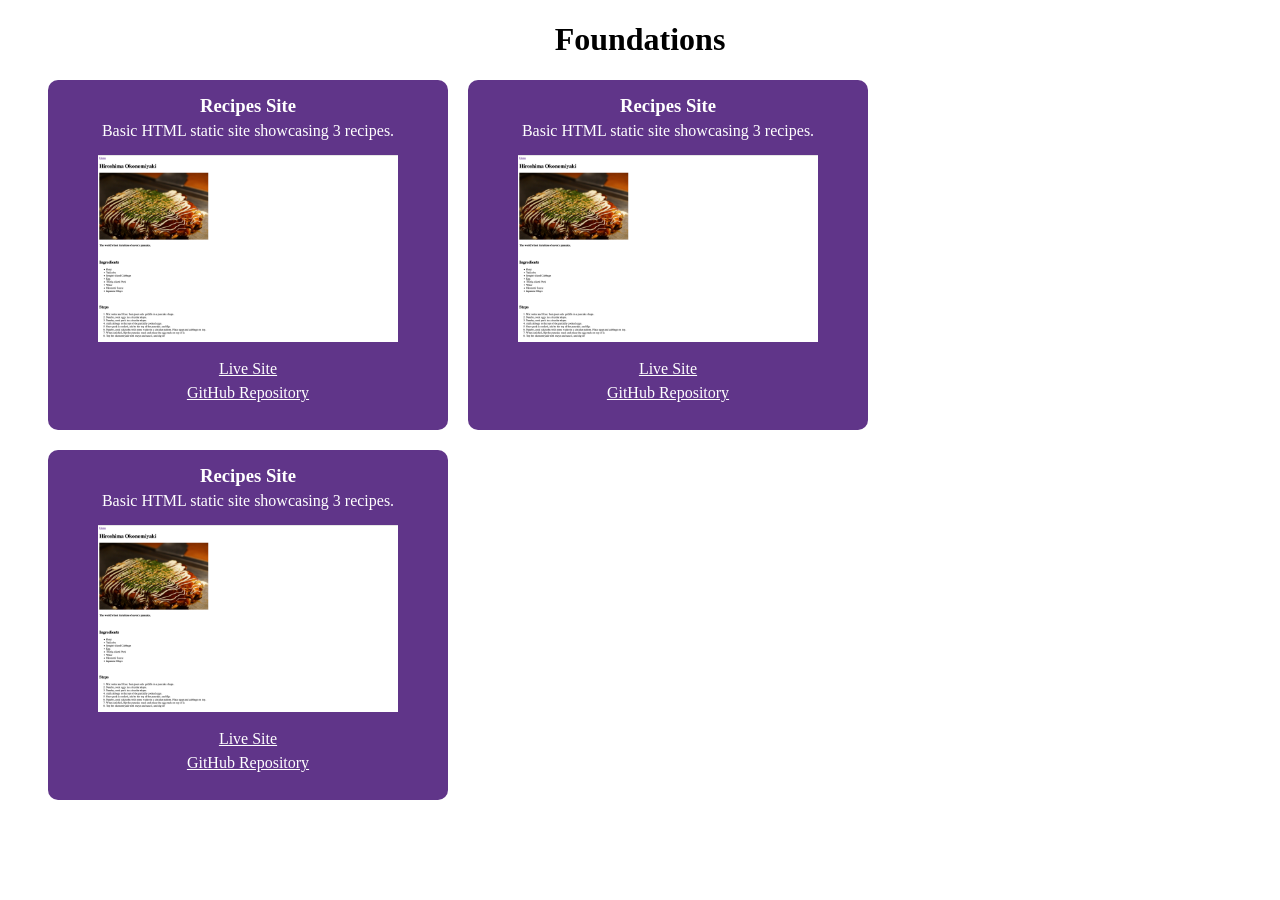
==== index.html @ 0281f51f "Added card rendering based on hashes. Will add different projects to the cards in projects.js." ====
<!doctype html>
<html lang="en">
  <head>
    <meta charset="UTF-8" />
    <meta name="viewport" content="width=device-width, initial-scale=1.0" />
    <title>TOP Project Showcase</title>
    <link rel="stylesheet" href="styles.css" />
  </head>
  <body>
    <h1>Foundations</h1>
    <div class="foundations-section">
      <ul id="foundations-list"></ul>
    </div>
    <script type="module" src="./render.js"></script>
  </body>
</html>
---- styles.css ----
body {
  text-align: center;
}

#foundations-list {
  display: flex;
  flex-wrap: wrap;
  gap: 20px;
}

.card {
  background-color: rgb(96, 53, 137);
  width: 400px;
  height: 350px;
  border-radius: 10px;
  display: flex;
  flex-direction: column;
  align-items: center;
  box-sizing: border-box;
  padding: 15px;
  color: white;
}

.card h3 {
  margin: 0;
}

.card p {
  margin-top: 5px;
  margin-bottom: 15px;
}

.card img {
  margin-bottom: 15px;
}

.card a {
  color: white;
  margin: 3px;
}
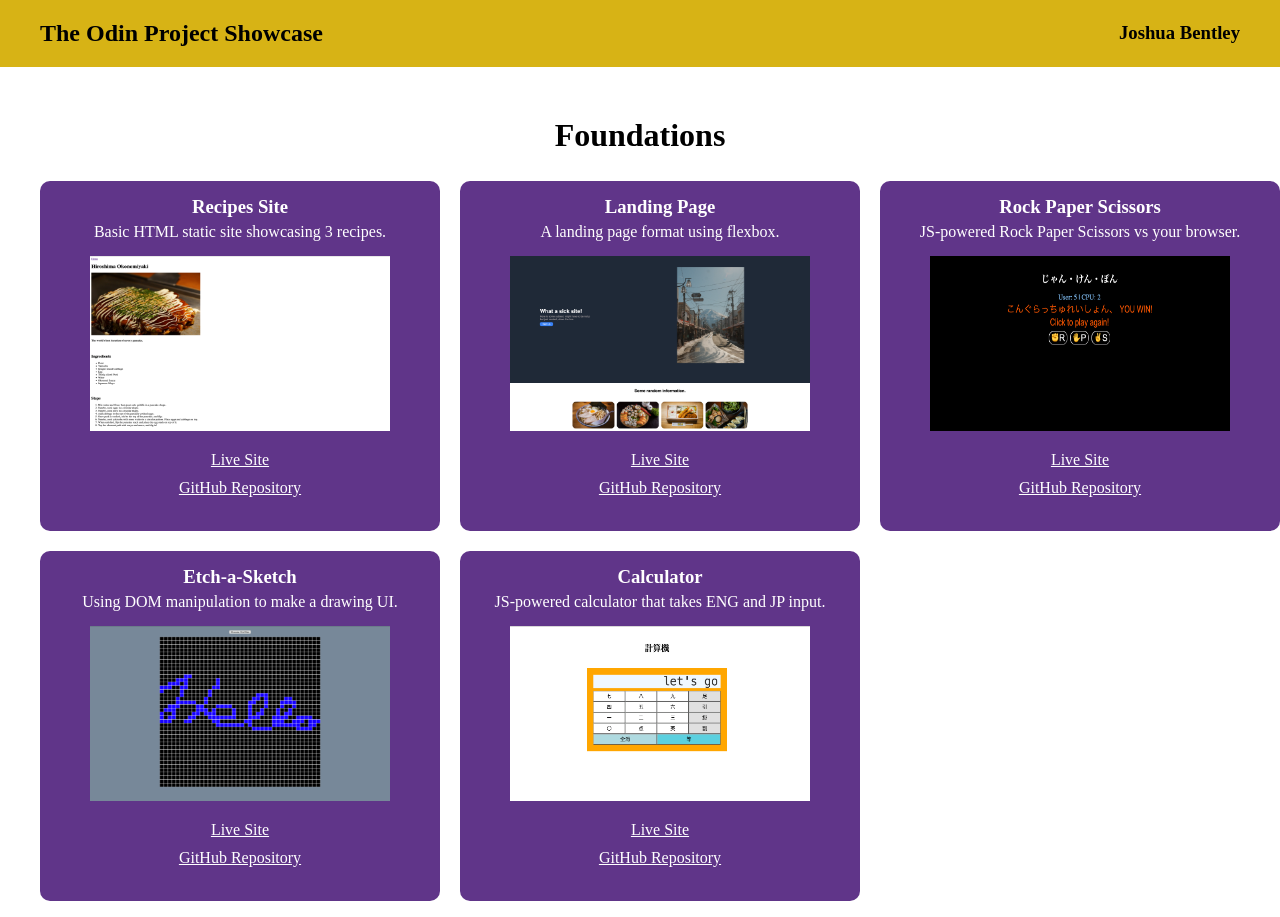
==== commit 69966852: "Added specific info, screenshots for each project. Also added more styling to index" ====
--- a/index.html
+++ b/index.html
@@ -7,10 +7,16 @@
     <link rel="stylesheet" href="styles.css" />
   </head>
   <body>
-    <h1>Foundations</h1>
-    <div class="foundations-section">
-      <ul id="foundations-list"></ul>
-    </div>
-    <script type="module" src="./render.js"></script>
+    <header>
+      <h2>The Odin Project Showcase</h2>
+      <h3>Joshua Bentley</h3>
+    </header>
+    <main>
+      <h1>Foundations</h1>
+      <div class="foundations-section">
+        <ul id="foundations-list"></ul>
+      </div>
+      <script type="module" src="./render.js"></script>
+    </main>
   </body>
 </html>
--- a/styles.css
+++ b/styles.css
@@ -1,10 +1,26 @@
 body {
   text-align: center;
+  margin: 0;
+}
+
+header {
+  background-color: rgb(215, 179, 21);
+  display: flex;
+  justify-content: space-between;
+  align-items: center;
+  box-sizing: border-box;
+  padding: 0 40px;
+  margin-bottom: 50px;
+}
+
+main h1 {
+  margin-bottom: 27px;
 }
 
 #foundations-list {
   display: flex;
   flex-wrap: wrap;
+
   gap: 20px;
 }
 
@@ -32,9 +48,11 @@
 
 .card img {
   margin-bottom: 15px;
+  width: 300px;
+  height: 175px;
 }
 
 .card a {
   color: white;
-  margin: 3px;
+  margin: 5px;
 }
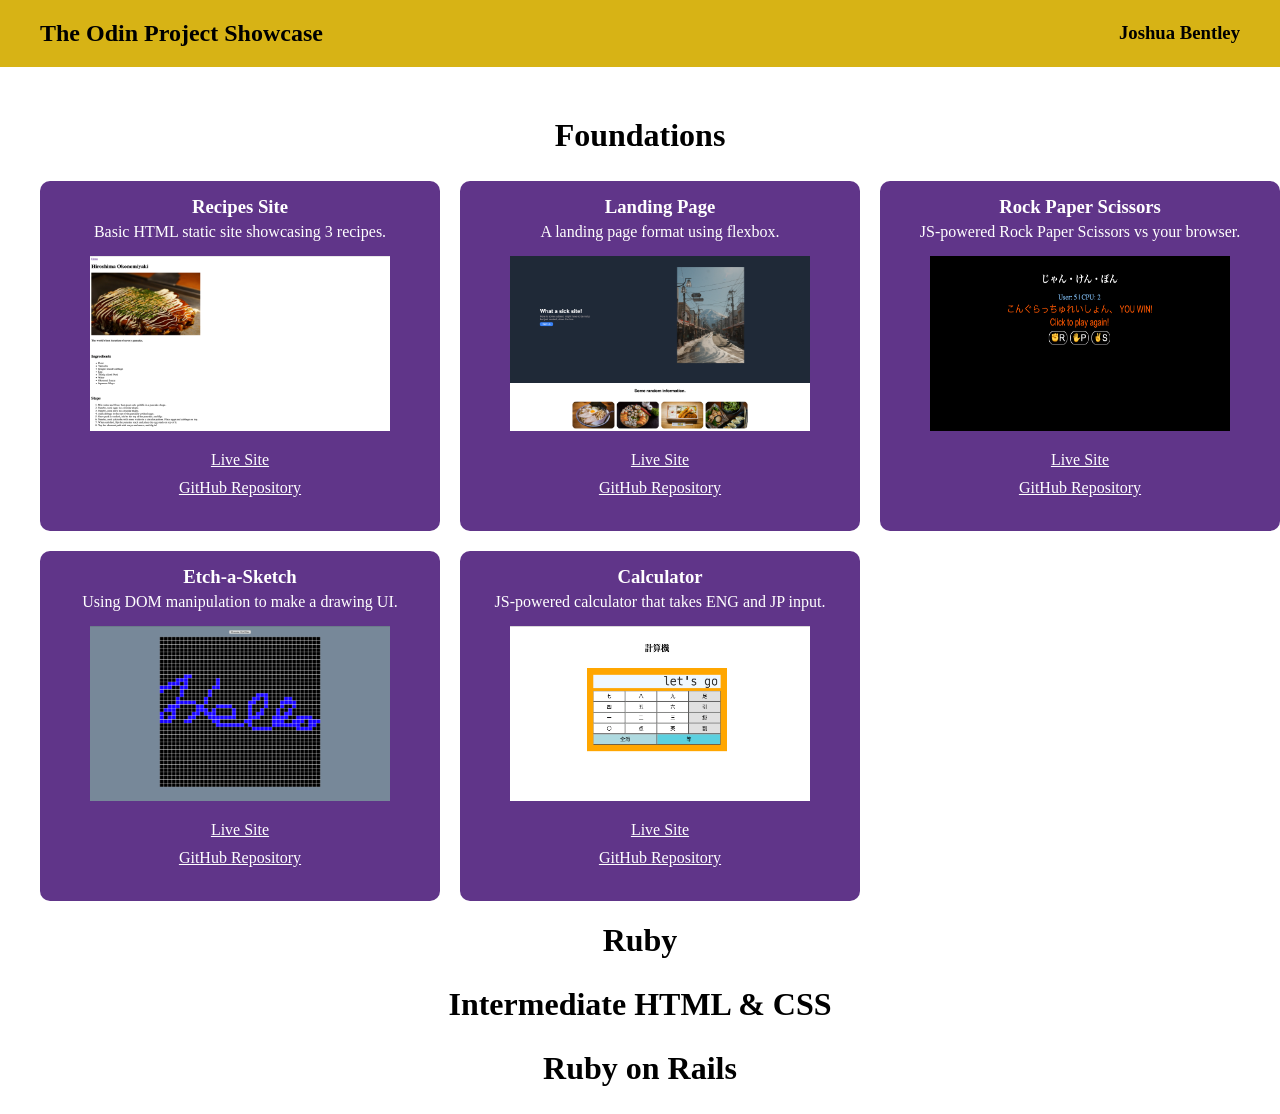
==== commit a80d05b9: "Added sections. Changed display for ruby projects. Projects that can't be hosted will have a link ca" ====
--- a/index.html
+++ b/index.html
@@ -17,6 +17,24 @@
         <ul id="foundations-list"></ul>
       </div>
       <script type="module" src="./render.js"></script>
+
+      <h1>Ruby</h1>
+      <div class="ruby-section">
+        <ul id="ruby-list"></ul>
+      </div>
+      <script type="module" src="./render.js"></script>
+
+      <h1>Intermediate HTML & CSS</h1>
+      <div class="intermediate-section">
+        <ul id="intermediate-list"></ul>
+      </div>
+      <script type="module" src="./render.js"></script>
+
+      <h1>Ruby on Rails</h1>
+      <div class="rails-section">
+        <ul id="rails-list"></ul>
+      </div>
+      <script type="module" src="./render.js"></script>
     </main>
   </body>
 </html>
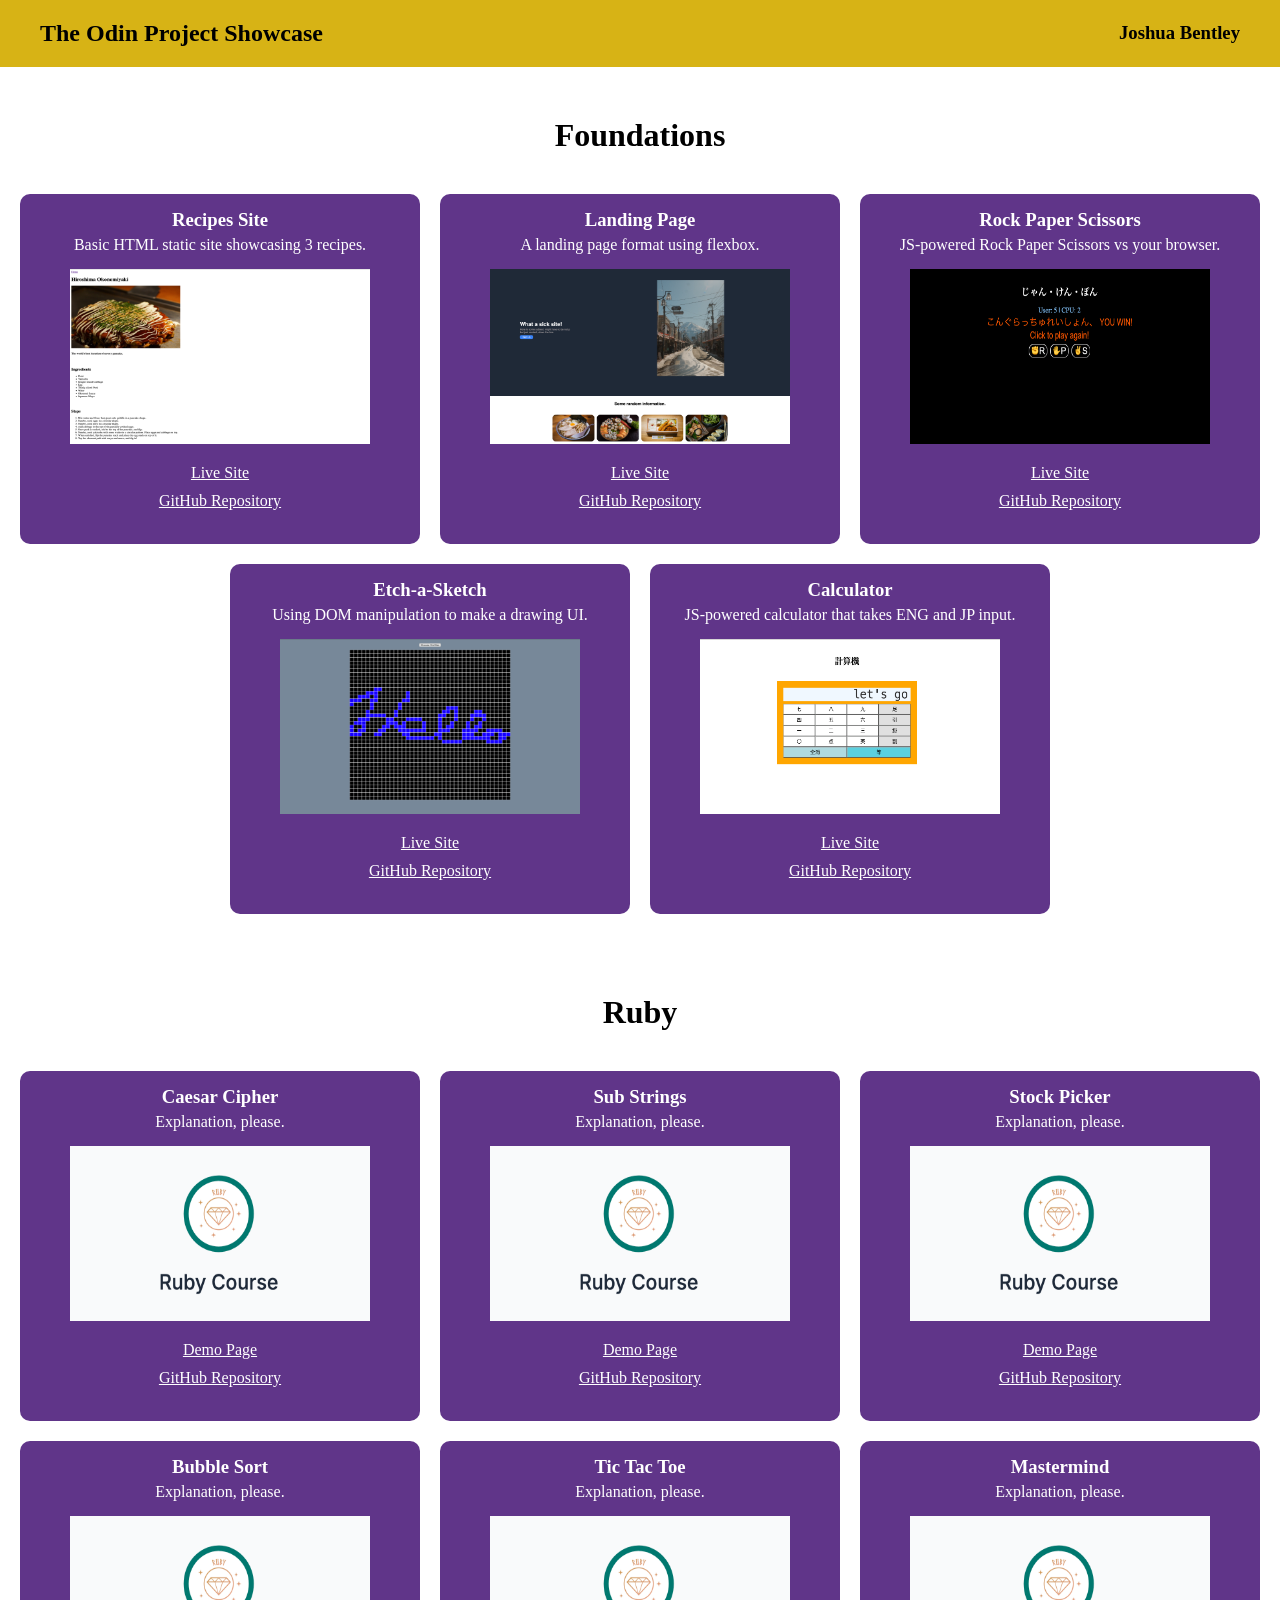
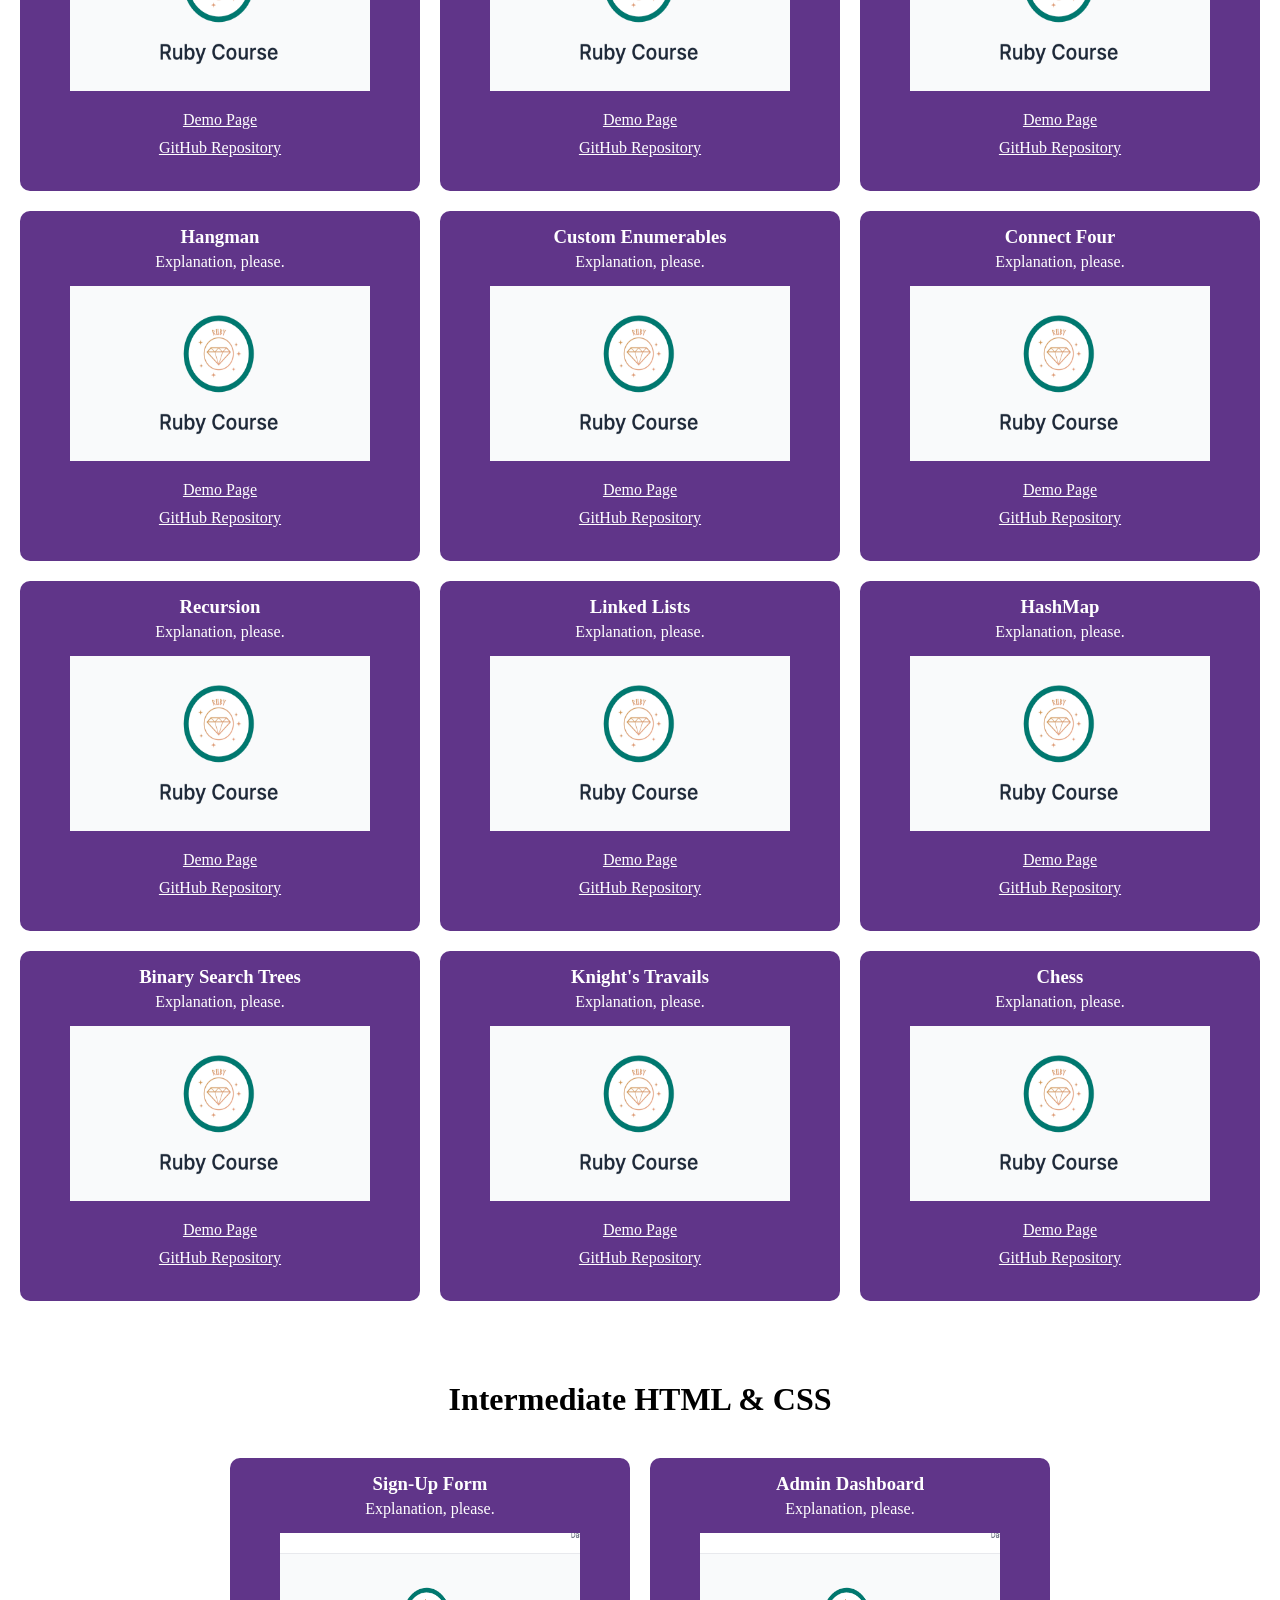
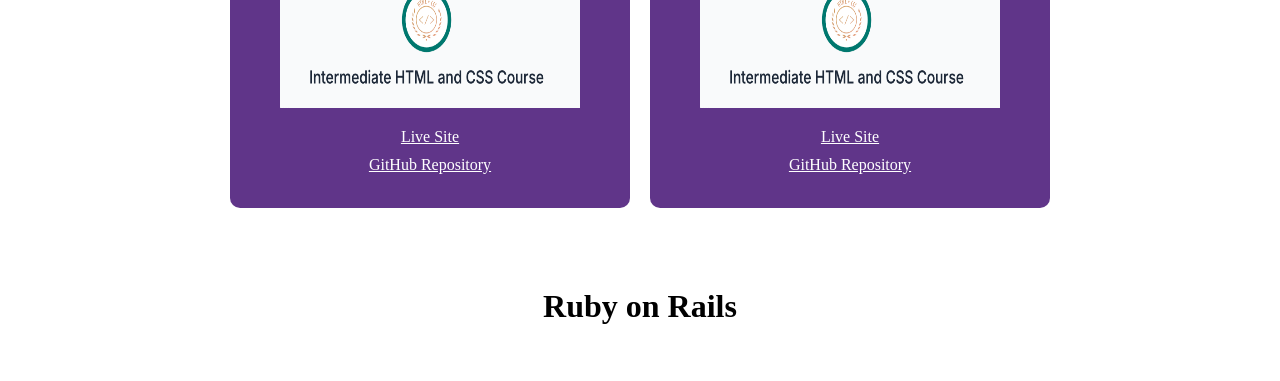
==== commit b4af07dd: "Changed home page layout & spacing. Implemented centering and margins." ====
--- a/index.html
+++ b/index.html
@@ -3,7 +3,7 @@
   <head>
     <meta charset="UTF-8" />
     <meta name="viewport" content="width=device-width, initial-scale=1.0" />
-    <title>TOP Project Showcase</title>
+    <title>TOP Showcase</title>
     <link rel="stylesheet" href="styles.css" />
   </head>
   <body>
@@ -12,7 +12,7 @@
       <h3>Joshua Bentley</h3>
     </header>
     <main>
-      <h1>Foundations</h1>
+      <h1 class="foundations-header">Foundations</h1>
       <div class="foundations-section">
         <ul id="foundations-list"></ul>
       </div>
--- a/styles.css
+++ b/styles.css
@@ -10,18 +10,24 @@
   align-items: center;
   box-sizing: border-box;
   padding: 0 40px;
-  margin-bottom: 50px;
+  margin-bottom: 0;
 }
 
 main h1 {
-  margin-bottom: 27px;
+  margin-top: 80px;
+  margin-bottom: 40px;
 }
 
-#foundations-list {
+.foundations-header {
+  margin-top: 50px;
+}
+
+[id$="-list"] {
   display: flex;
   flex-wrap: wrap;
-
+  justify-content: center;
   gap: 20px;
+  padding: 0; /* override default padding settings from ul */
 }
 
 .card {
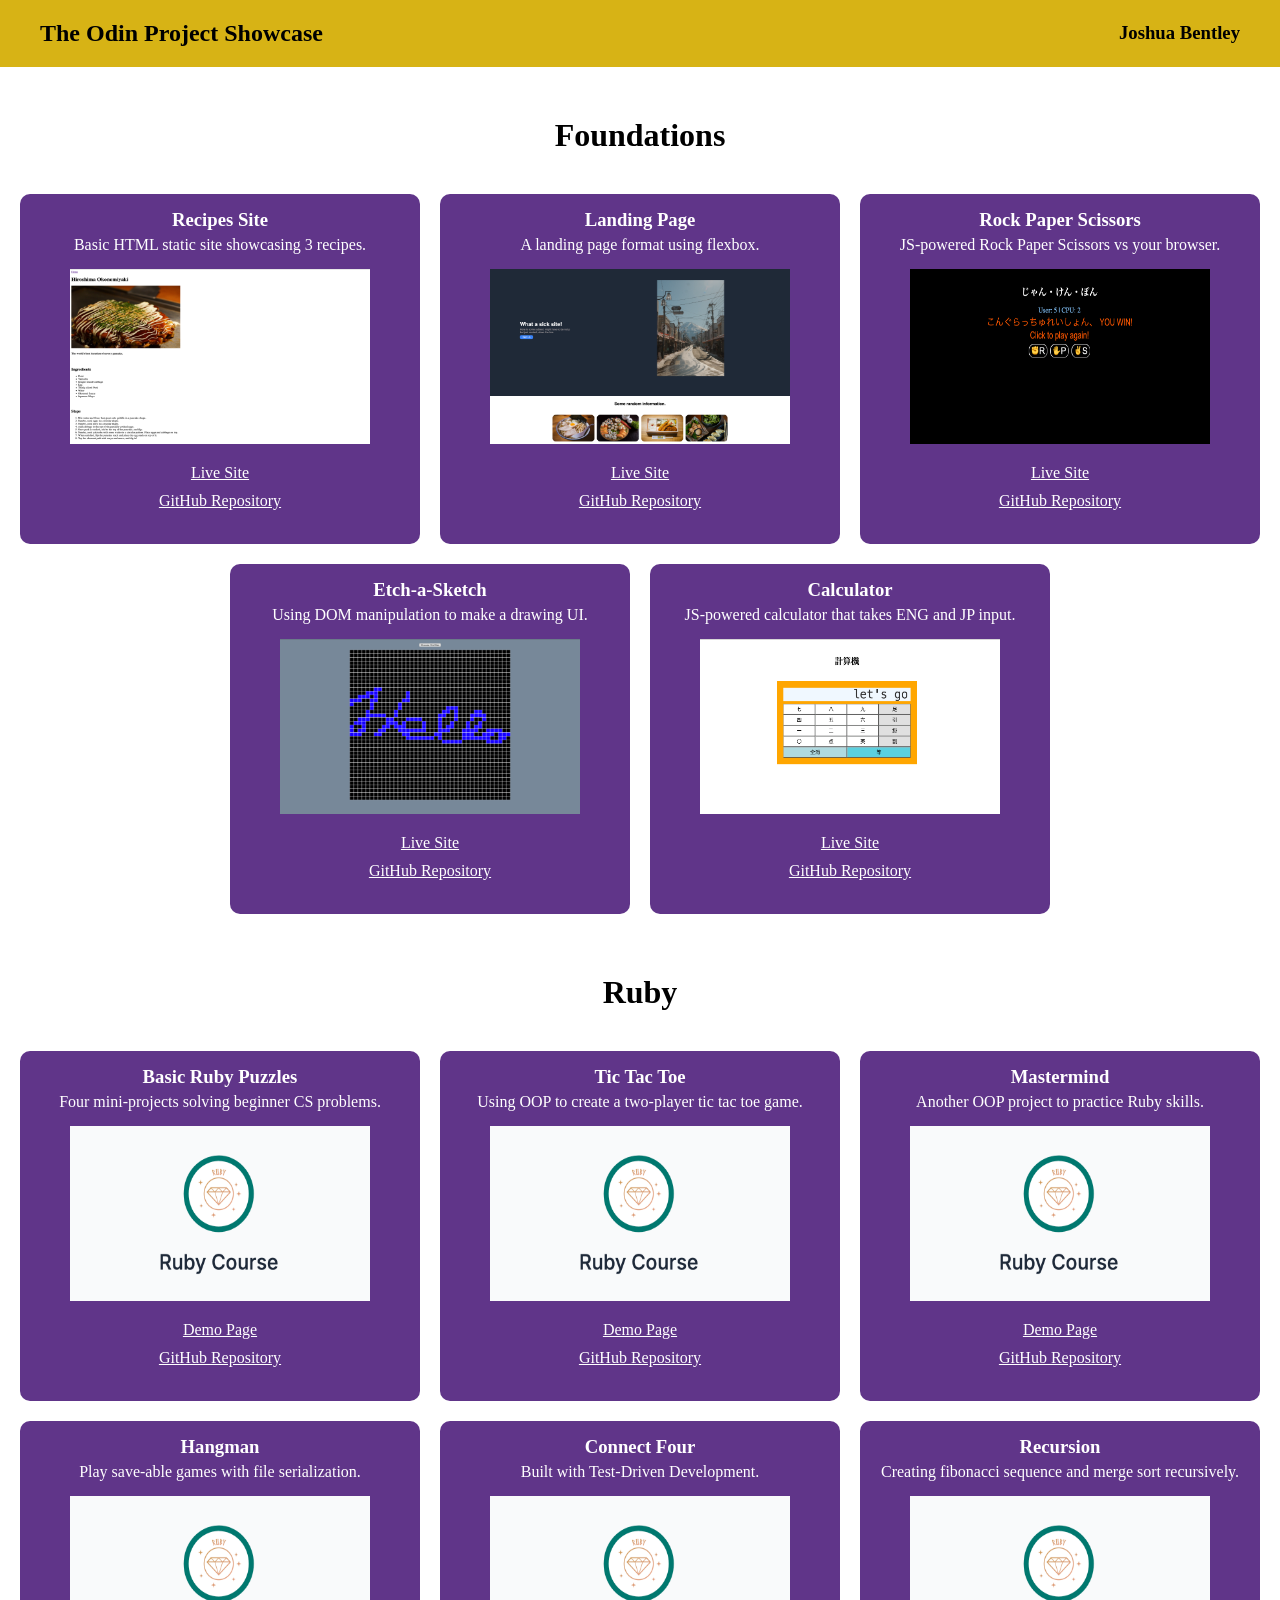
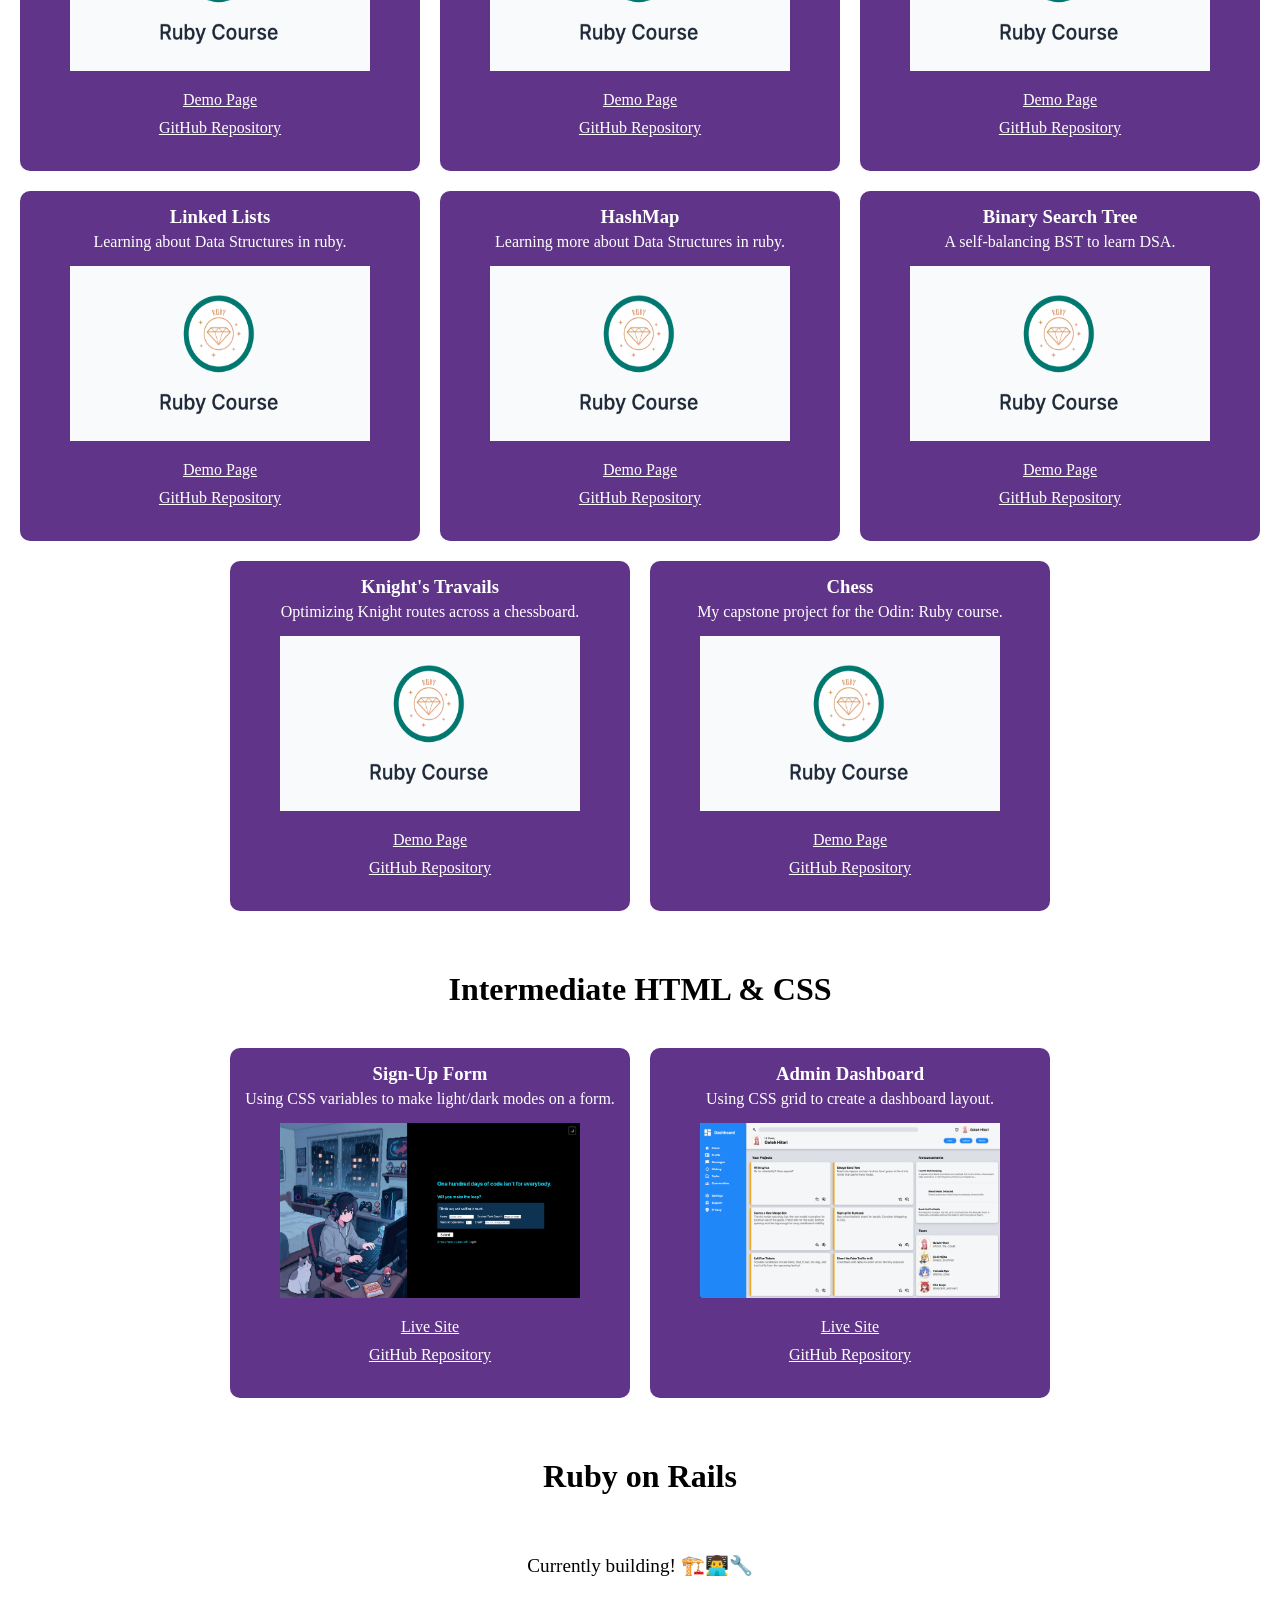
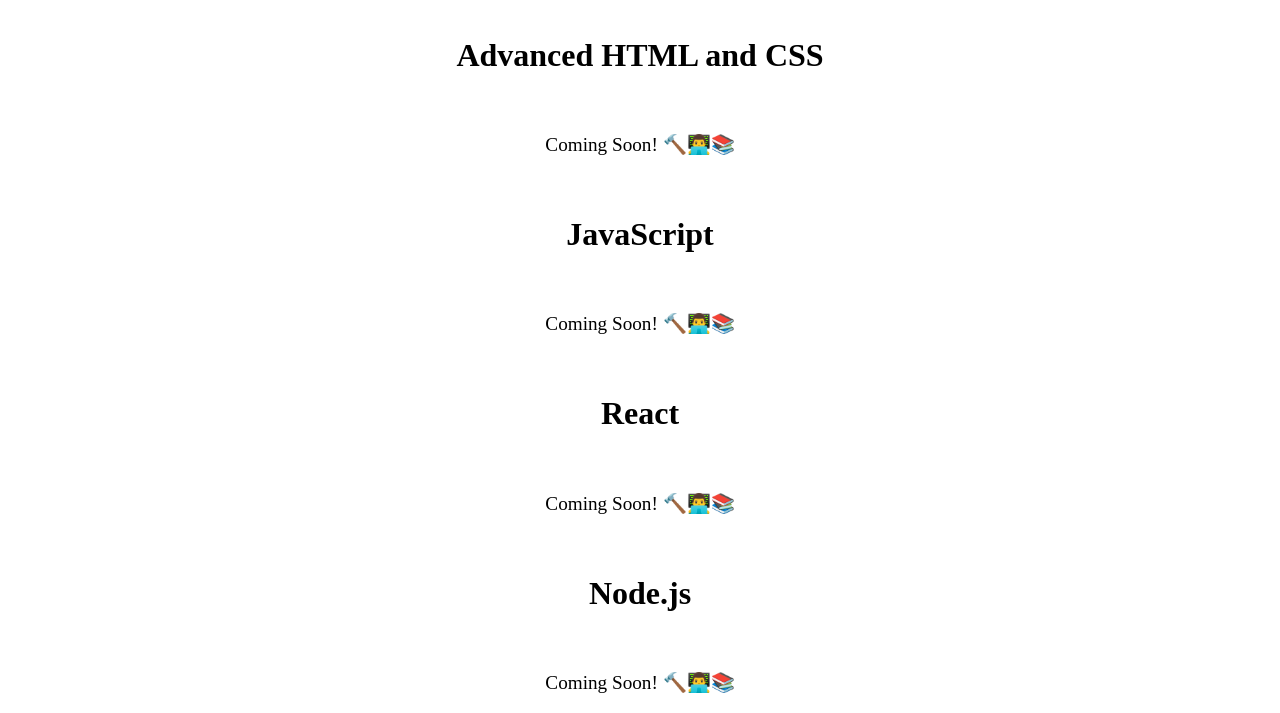
==== commit ead928be: "Added placeholder sections for future courses." ====
--- a/index.html
+++ b/index.html
@@ -5,6 +5,7 @@
     <meta name="viewport" content="width=device-width, initial-scale=1.0" />
     <title>TOP Showcase</title>
     <link rel="stylesheet" href="styles.css" />
+    <script type="module" src="./render.js"></script>
   </head>
   <body>
     <header>
@@ -16,25 +17,46 @@
       <div class="foundations-section">
         <ul id="foundations-list"></ul>
       </div>
-      <script type="module" src="./render.js"></script>
 
       <h1>Ruby</h1>
       <div class="ruby-section">
         <ul id="ruby-list"></ul>
       </div>
-      <script type="module" src="./render.js"></script>
 
       <h1>Intermediate HTML & CSS</h1>
       <div class="intermediate-section">
         <ul id="intermediate-list"></ul>
       </div>
-      <script type="module" src="./render.js"></script>
 
       <h1>Ruby on Rails</h1>
       <div class="rails-section">
         <ul id="rails-list"></ul>
       </div>
-      <script type="module" src="./render.js"></script>
+      <p style="font-size: larger">Currently building! 🏗️👨‍💻🔧</p>
+
+      <h1>Advanced HTML and CSS</h1>
+      <div class="advanced-section">
+        <ul id="advanced-list"></ul>
+      </div>
+      <p style="font-size: larger">Coming Soon! 🔨👨‍💻📚</p>
+
+      <h1>JavaScript</h1>
+      <div class="js-section">
+        <ul id="js-list"></ul>
+      </div>
+      <p style="font-size: larger">Coming Soon! 🔨👨‍💻📚</p>
+
+      <h1>React</h1>
+      <div class="react-section">
+        <ul id="react-list"></ul>
+      </div>
+      <p style="font-size: larger">Coming Soon! 🔨👨‍💻📚</p>
+
+      <h1>Node.js</h1>
+      <div class="node-section">
+        <ul id="node-list"></ul>
+      </div>
+      <p style="font-size: larger">Coming Soon! 🔨👨‍💻📚</p>
     </main>
   </body>
 </html>
--- a/styles.css
+++ b/styles.css
@@ -14,7 +14,7 @@
 }
 
 main h1 {
-  margin-top: 80px;
+  margin-top: 60px;
   margin-bottom: 40px;
 }
 
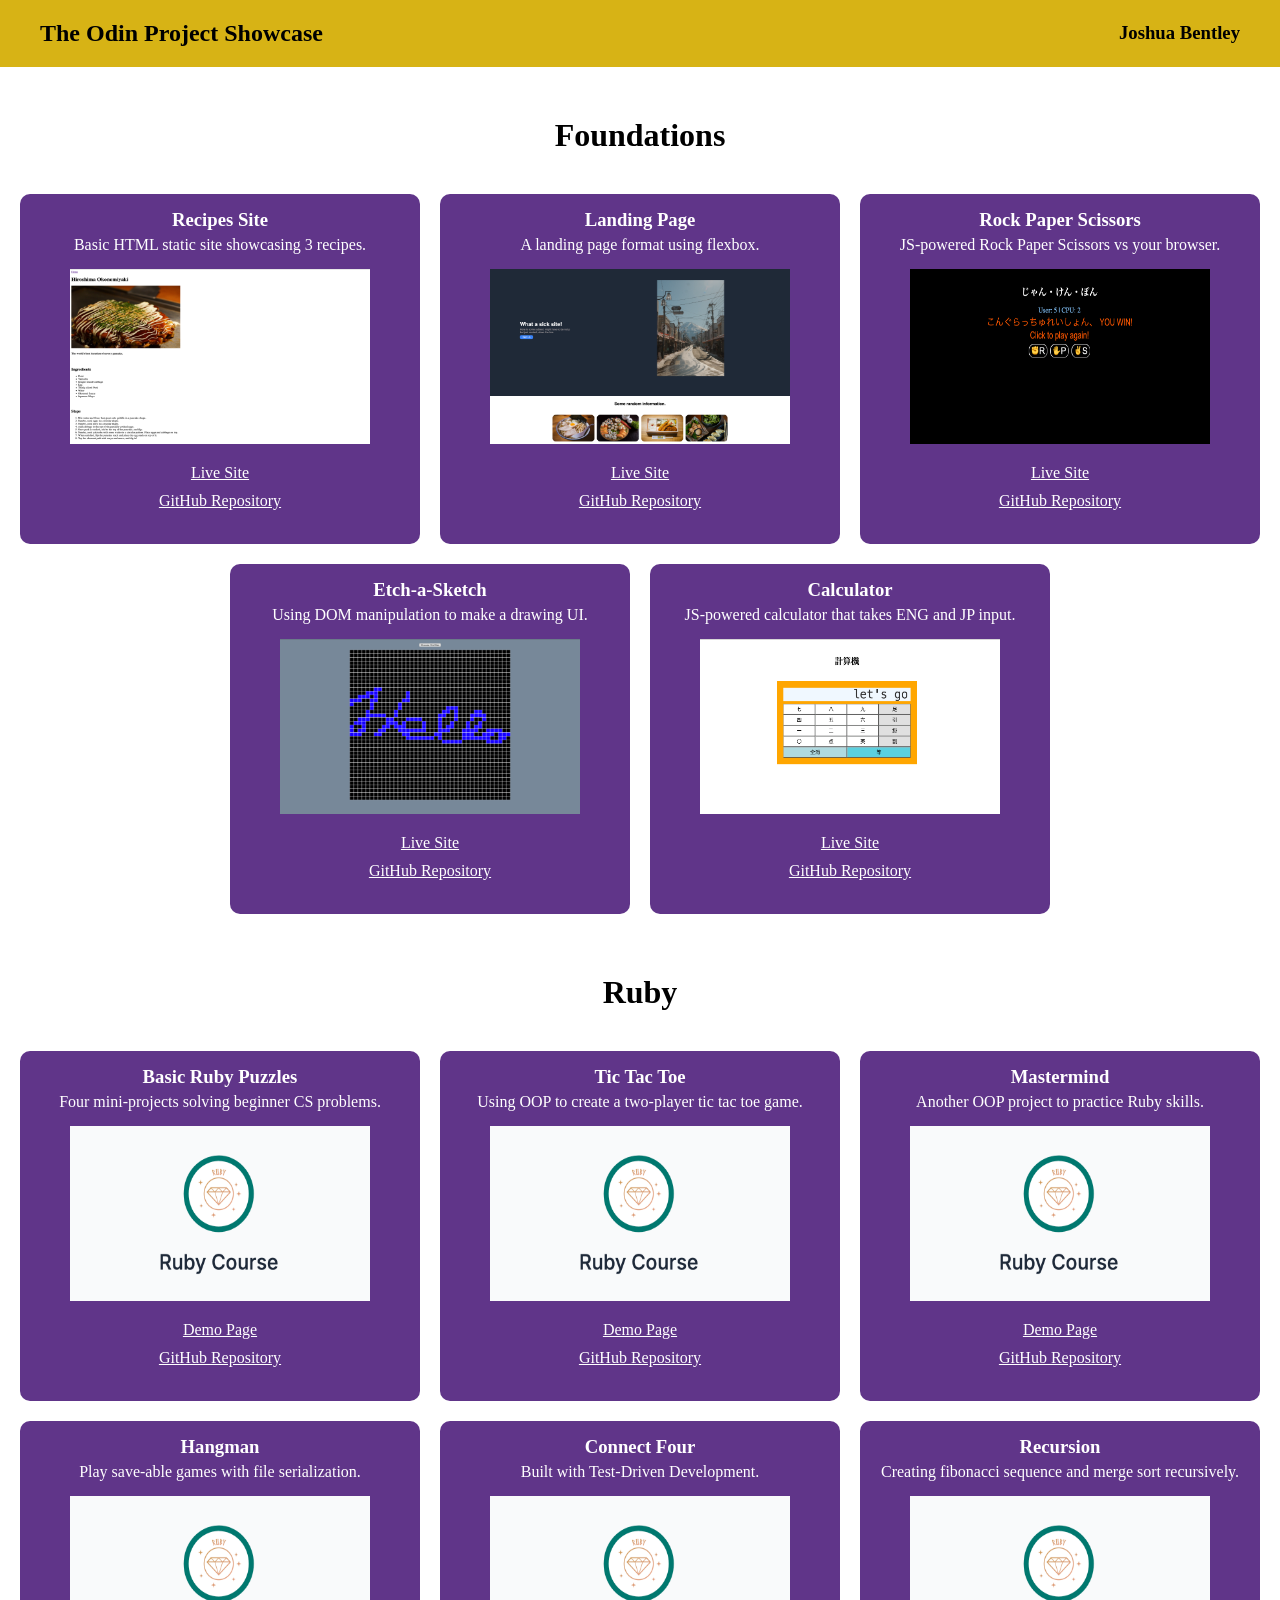
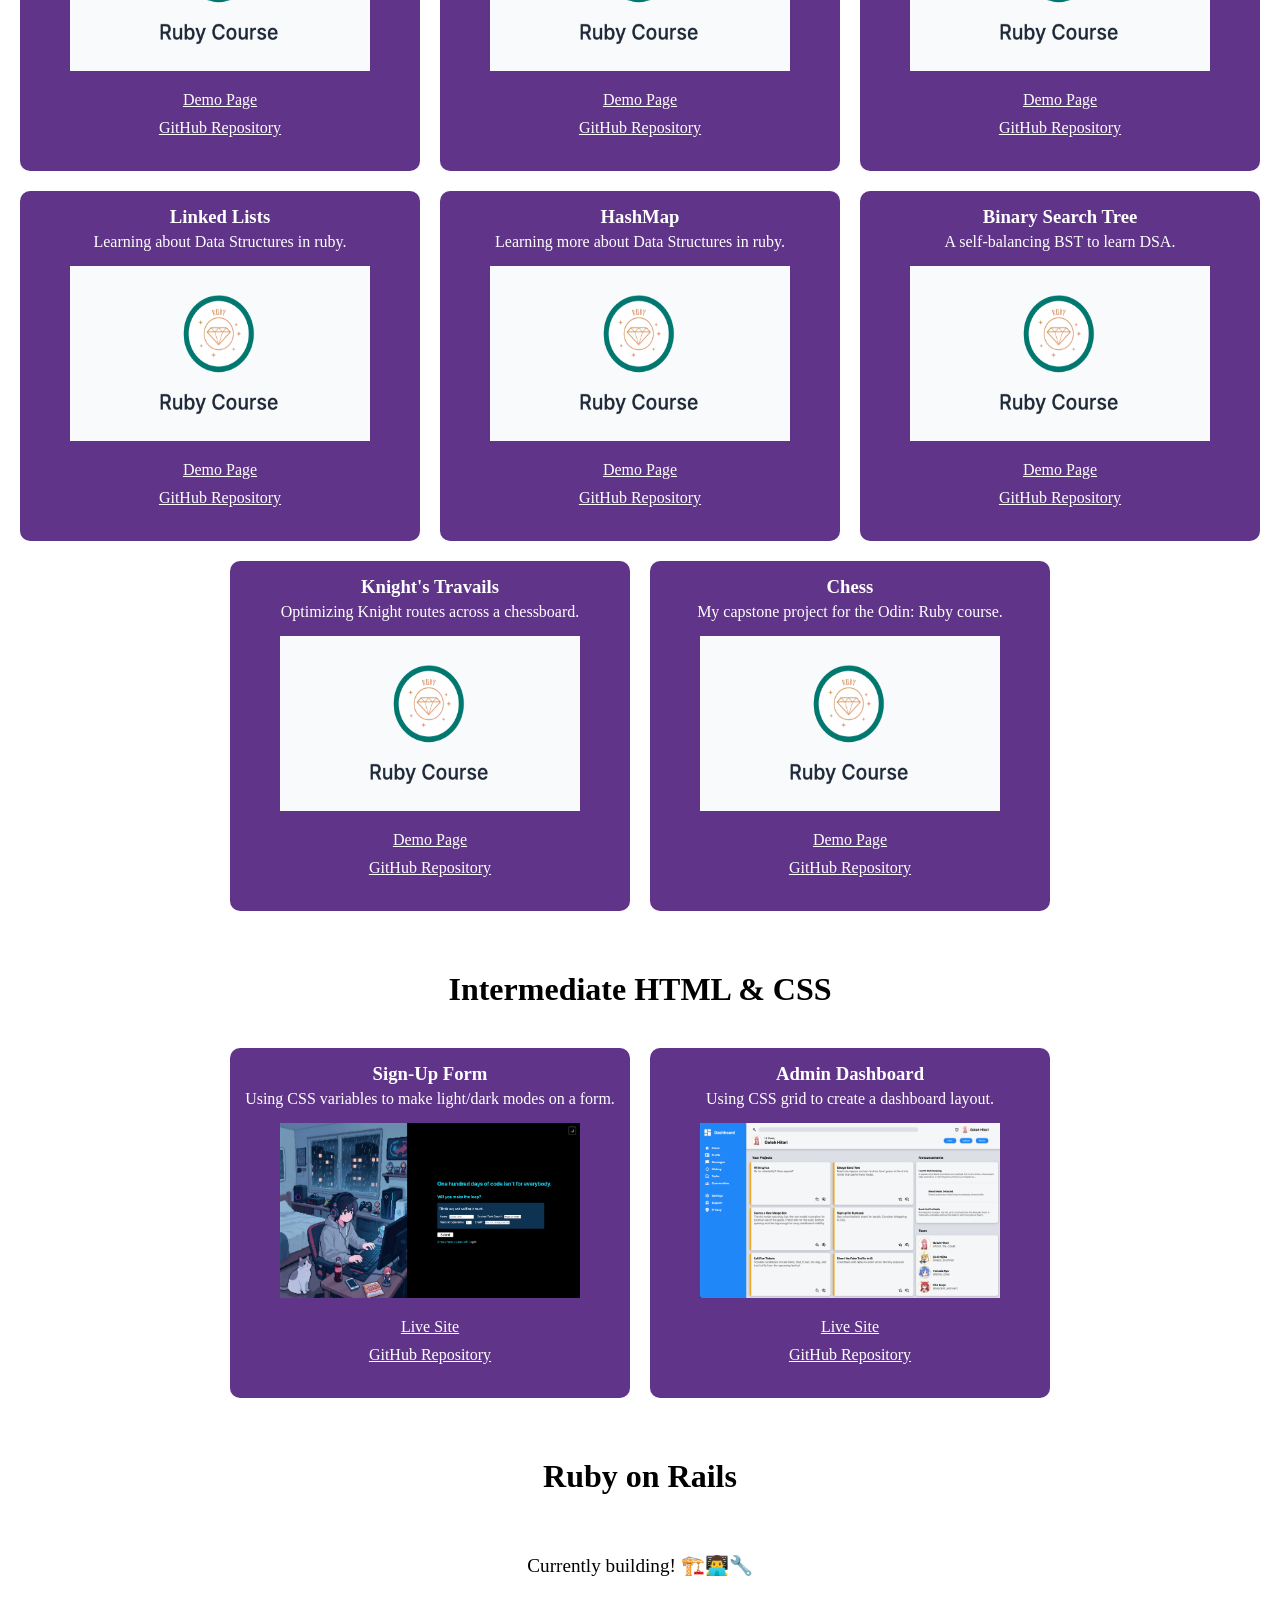
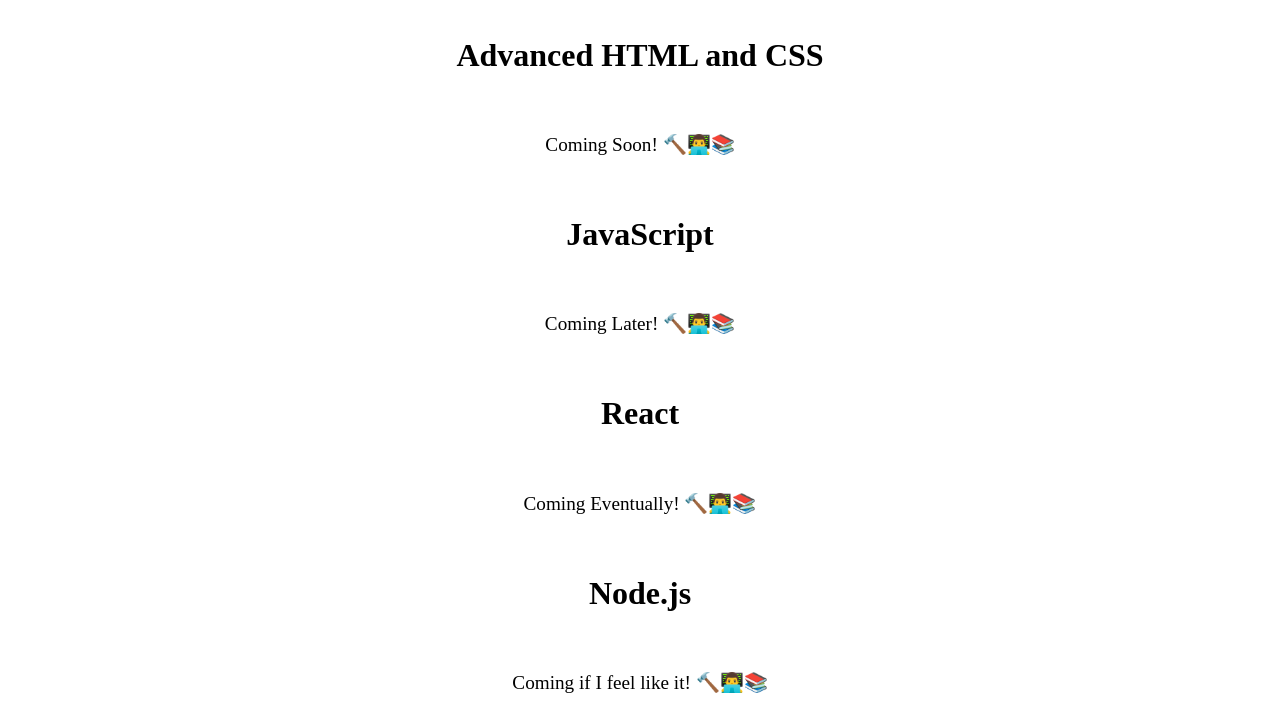
==== commit 105447cd: "added links to the header section" ====
--- a/index.html
+++ b/index.html
@@ -10,7 +10,7 @@
   <body>
     <header>
       <h2>The Odin Project Showcase</h2>
-      <h3>Joshua Bentley</h3>
+      <a href="https://github.com/jbentleyd-png"><h3>Joshua Bentley</h3></a>
     </header>
     <main>
       <h1 class="foundations-header">Foundations</h1>
@@ -44,19 +44,19 @@
       <div class="js-section">
         <ul id="js-list"></ul>
       </div>
-      <p style="font-size: larger">Coming Soon! 🔨👨‍💻📚</p>
+      <p style="font-size: larger">Coming Later! 🔨👨‍💻📚</p>
 
       <h1>React</h1>
       <div class="react-section">
         <ul id="react-list"></ul>
       </div>
-      <p style="font-size: larger">Coming Soon! 🔨👨‍💻📚</p>
+      <p style="font-size: larger">Coming Eventually! 🔨👨‍💻📚</p>
 
       <h1>Node.js</h1>
       <div class="node-section">
         <ul id="node-list"></ul>
       </div>
-      <p style="font-size: larger">Coming Soon! 🔨👨‍💻📚</p>
+      <p style="font-size: larger">Coming if I feel like it! 🔨👨‍💻📚</p>
     </main>
   </body>
 </html>
--- a/styles.css
+++ b/styles.css
@@ -11,6 +11,11 @@
   box-sizing: border-box;
   padding: 0 40px;
   margin-bottom: 0;
+}
+
+header a {
+  color: inherit;
+  text-decoration: none;
 }
 
 main h1 {
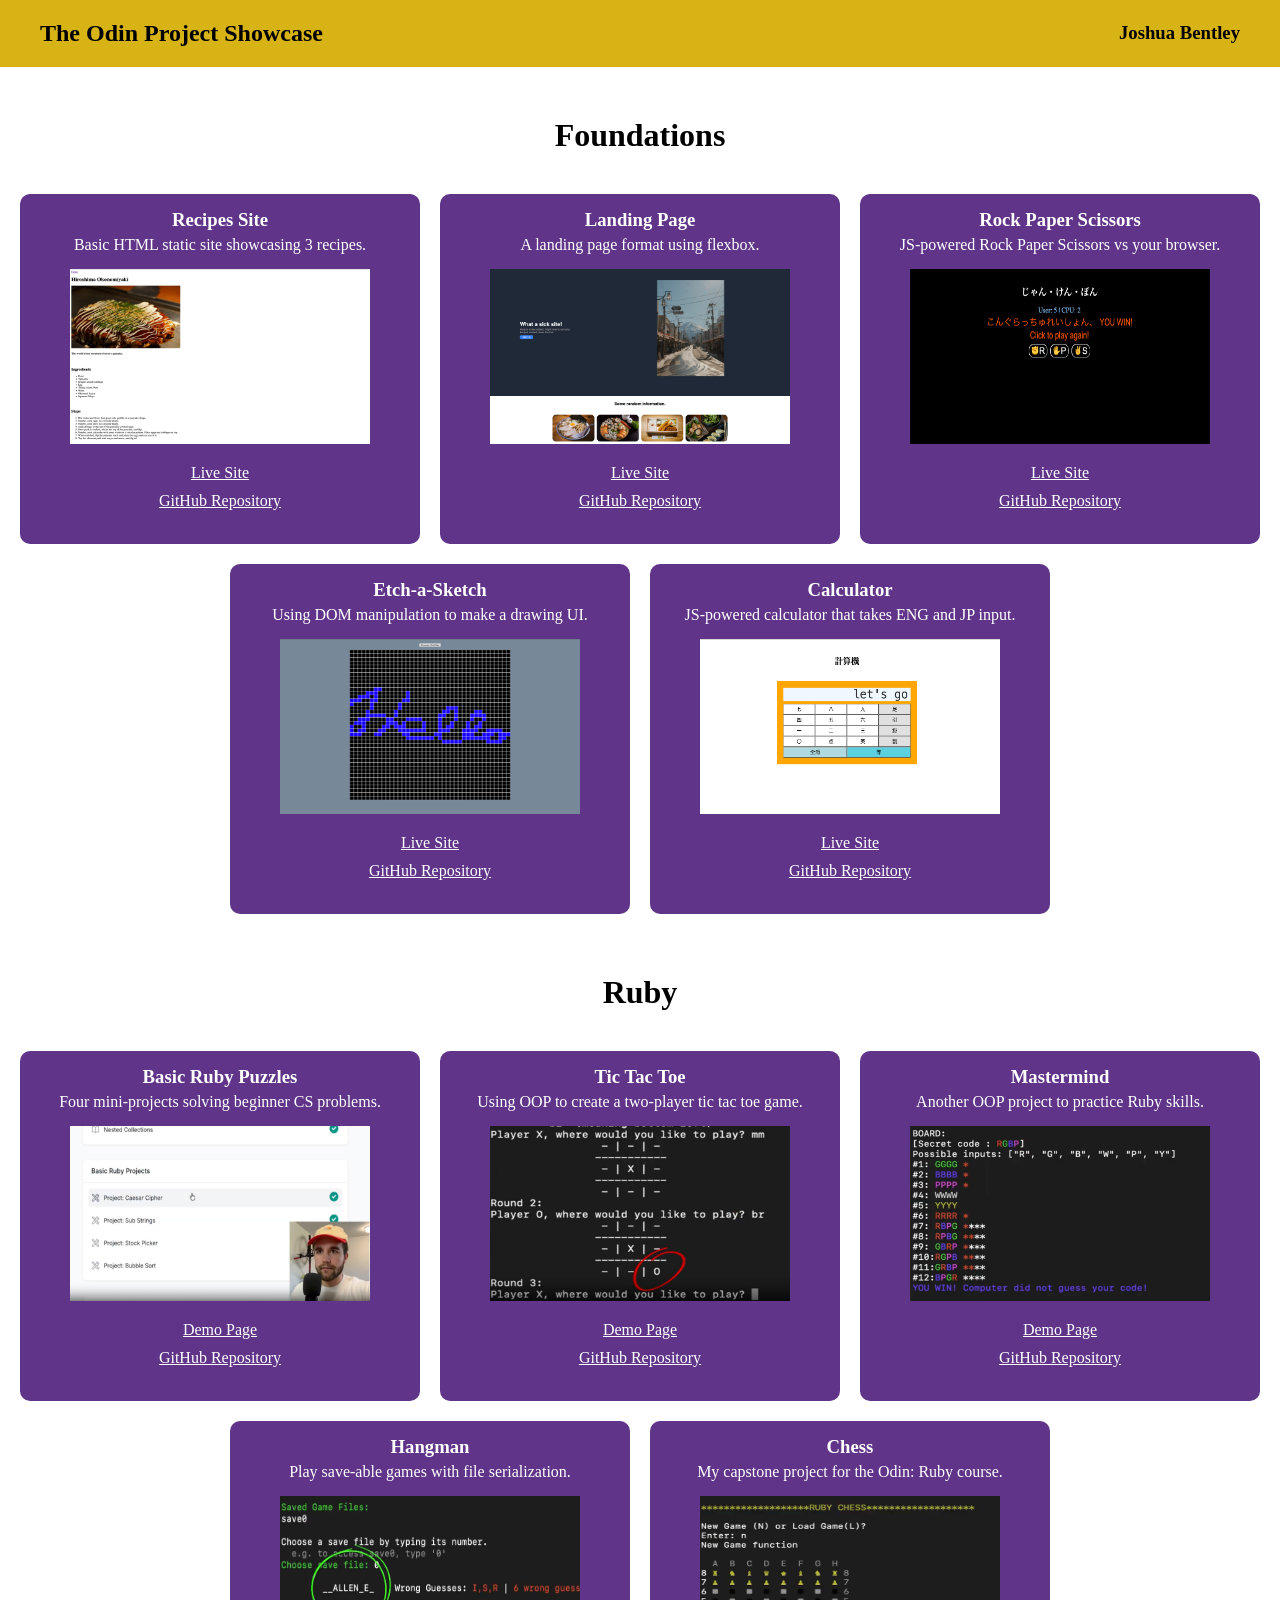
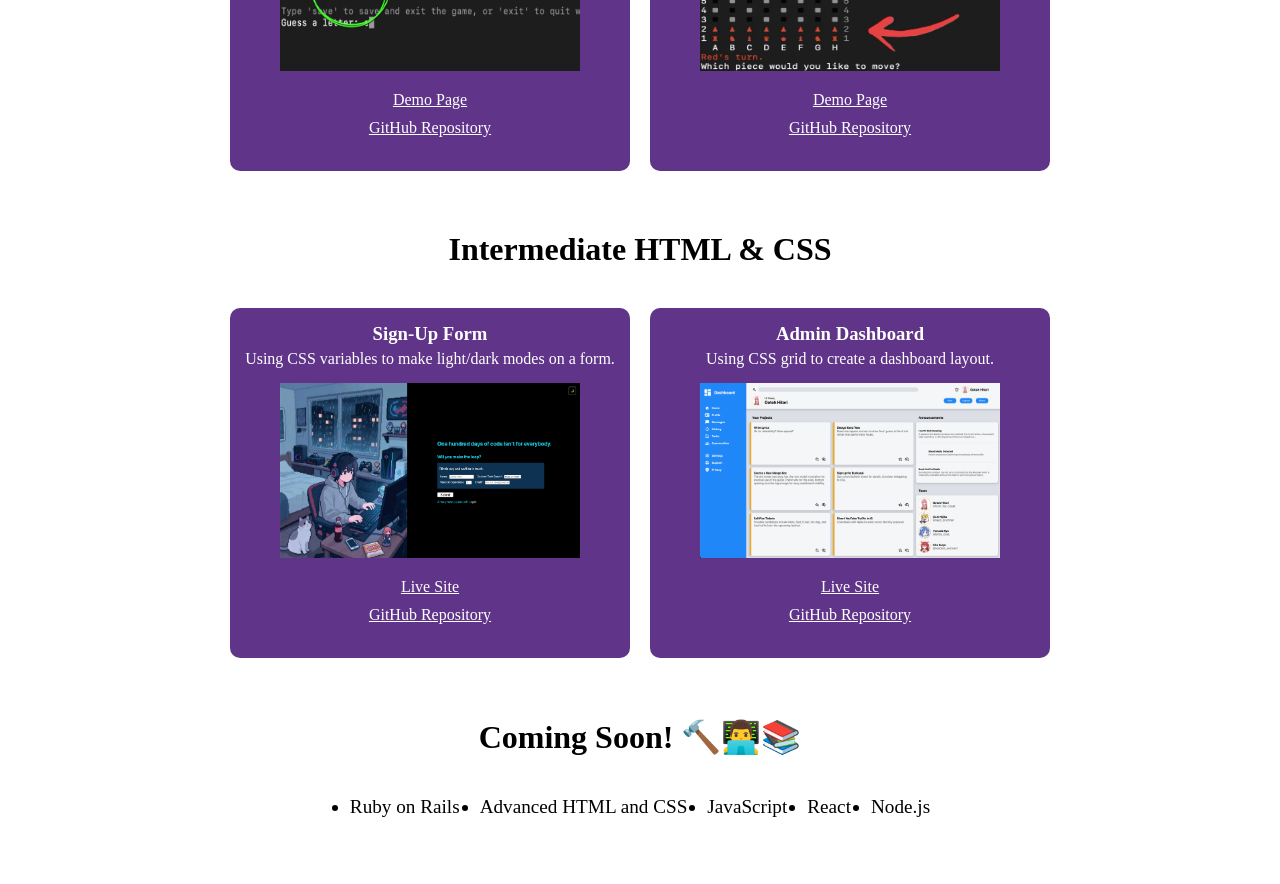
==== commit b4e997d4: "Collapsed sections for unfinished courses." ====
--- a/index.html
+++ b/index.html
@@ -28,35 +28,16 @@
         <ul id="intermediate-list"></ul>
       </div>
 
-      <h1>Ruby on Rails</h1>
+      <h1>Coming Soon! 🔨👨‍💻📚</h1>
       <div class="rails-section">
-        <ul id="rails-list"></ul>
+        <ul id="rails-list">
+          <li>Ruby on Rails</li>
+          <li>Advanced HTML and CSS</li>
+          <li>JavaScript</li>
+          <li>React</li>
+          <li>Node.js</li>
+        </ul>
       </div>
-      <p style="font-size: larger">Currently building! 🏗️👨‍💻🔧</p>
-
-      <h1>Advanced HTML and CSS</h1>
-      <div class="advanced-section">
-        <ul id="advanced-list"></ul>
-      </div>
-      <p style="font-size: larger">Coming Soon! 🔨👨‍💻📚</p>
-
-      <h1>JavaScript</h1>
-      <div class="js-section">
-        <ul id="js-list"></ul>
-      </div>
-      <p style="font-size: larger">Coming Later! 🔨👨‍💻📚</p>
-
-      <h1>React</h1>
-      <div class="react-section">
-        <ul id="react-list"></ul>
-      </div>
-      <p style="font-size: larger">Coming Eventually! 🔨👨‍💻📚</p>
-
-      <h1>Node.js</h1>
-      <div class="node-section">
-        <ul id="node-list"></ul>
-      </div>
-      <p style="font-size: larger">Coming if I feel like it! 🔨👨‍💻📚</p>
     </main>
   </body>
 </html>
--- a/styles.css
+++ b/styles.css
@@ -67,3 +67,8 @@
   color: white;
   margin: 5px;
 }
+
+.rails-section li {
+  font-size: larger;
+  margin-bottom: 50px;
+}
